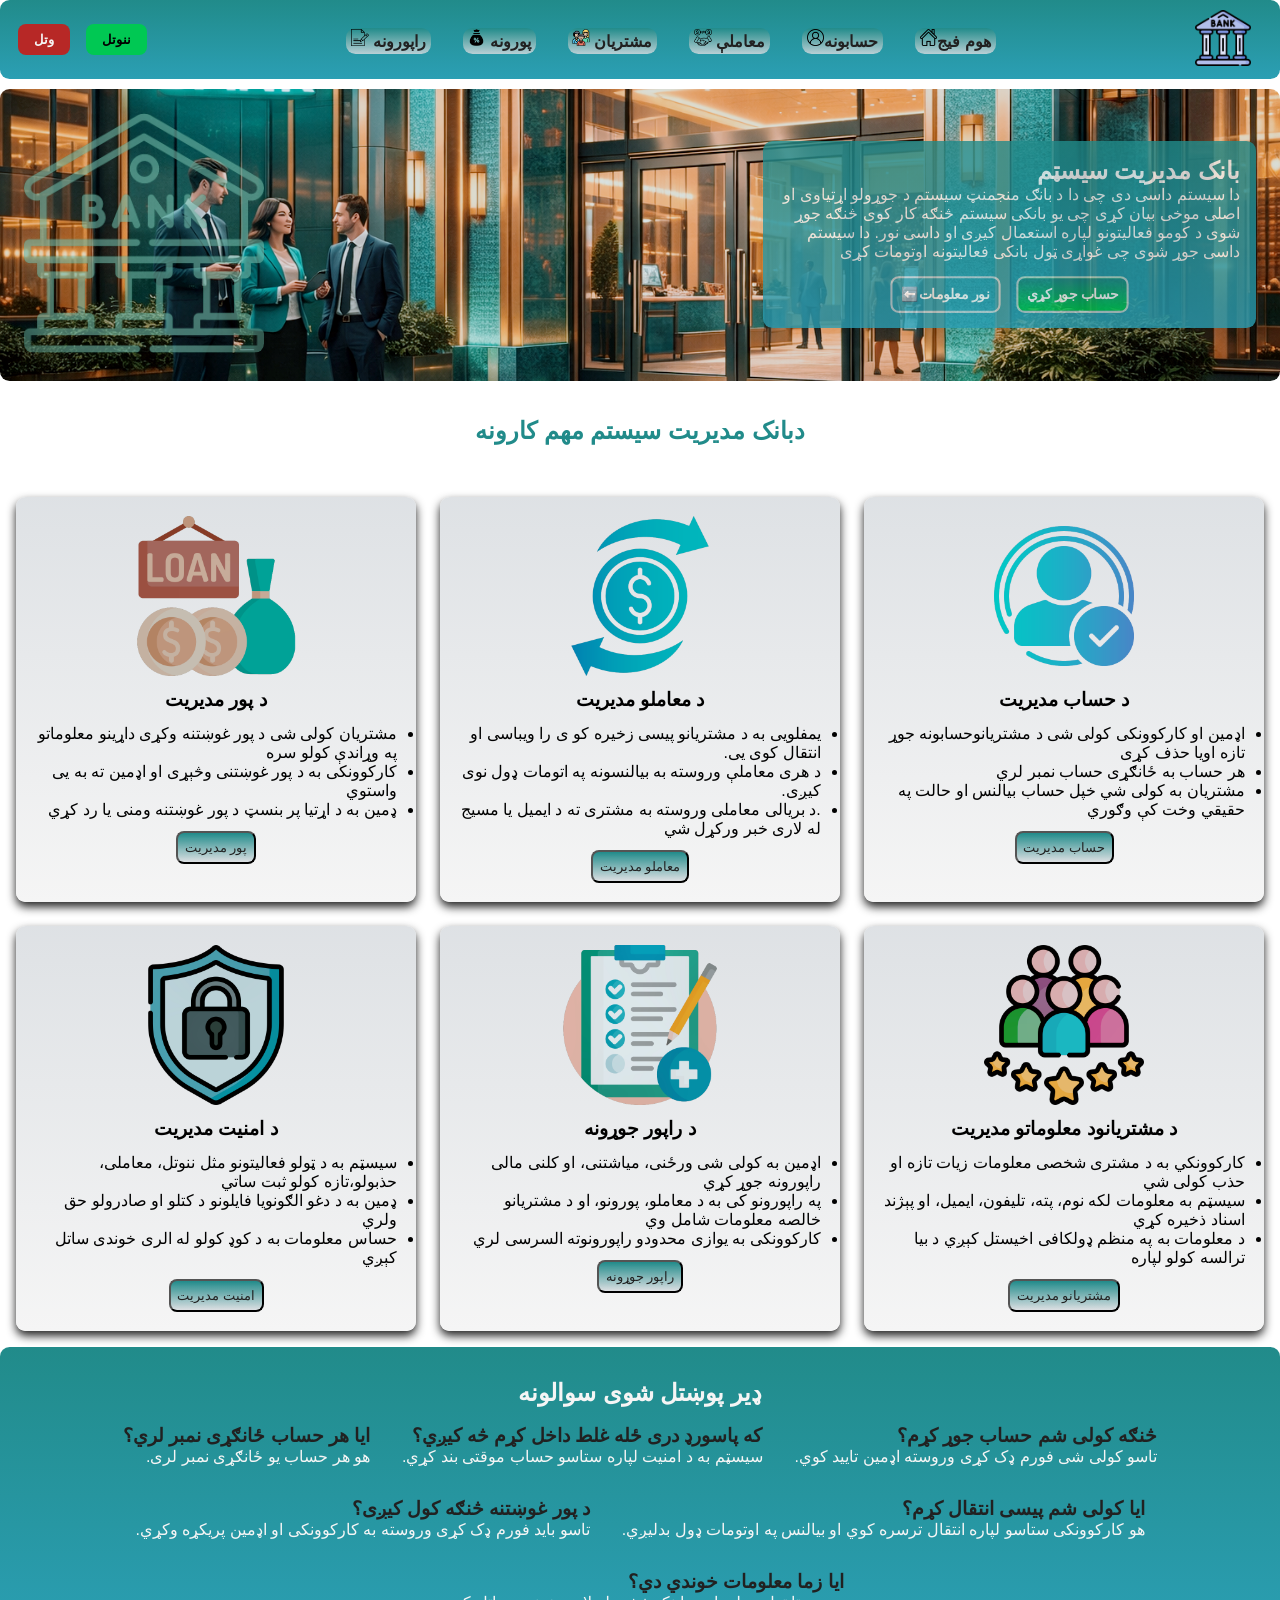
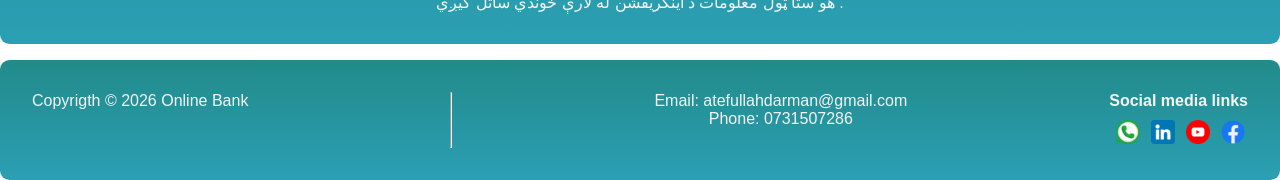
==== index.html @ 05c547a4 "sixth upadte" ====
<!DOCTYPE html>
<html lang="ps" dir="rtl">
<head>
  <meta charset="UTF-8">
  <link rel="shortcut icon" href="./images/1.png"type="image/x-icon">
  <meta name="description" content="this is bank static and degital system ">
  <meta name="author" content="Atefullah">
  <meta name="keywords" content="bank,online,transactions,money,account,loan,icons,report,customer">
  <meta name="viewport" content="width=device-width, initial-scale=1.0">
  <title> بانک مدیریت سیسټم </title>
  <link rel="stylesheet" href="./Css/style.css">
</head>
<body>
<main> 
<!-- heder -->
    <header class="header">
    <nav class="nav">
      <!-- hambarger -->
    <input type="checkbox" id="menu-toggle">
    <label for="menu-toggle" class="menu-icon">&#9776;</label>

    <a href="index.html"><img src="./images/8176383.png" alt="logo" id="logo"></a>

    <ul class="menu">      
        <li><a href="index.html">هوم فیج<img src="./images/home.png" alt="home" class="icons"></a></li>
        <li><a href="account.html">حسابونه<img src="./images/user.png" alt="user" class="icons"></a></li>
        <li><a href="transaction.html">معاملې <img src="./images/transacti.png" alt="transaction" class="icons"></a></li>
        <li><a href="customers.html">مشتریان <img src="./images/cust.png" alt="customer" class="icons"></a></li>
        <li><a href="loans.html">پورونه <img src="./images/loane.png" alt="loan" class="icons"></a></li>
        <li><a href="reports.html">راپورونه <img src="./images/repo.png" alt="report" class="icons"></a></li>    
    </ul>
    
    <div class="buttons">
      <button class="btn" id="btn1"><b>ننوتل</b></button>
      <button class="btn" id="btn2"><b>وتل</b></button>
    </div>
    </nav>
</header>

<!-- hero -->
<section class="hero">
    <div class="hero-text">
        <h2>بانک مدیریت سیسټم</h2>
        <p>دا سیستم داسی دی چی دا د بانګ منجمنټ سیستم د جوړولو اړتیاوی او اصلی موخی بیان کړی چی یو بانکی
            سیستم څنګه کار کوی څنګه جوړ شوی د کومو فعالیتونو لپاره استعمال کیږی او داسی نور. دا سیستم داسی جوړ
            شوی چی غواړی ټول بانکی فعالیتونه اوتومات کړی 
        </p>

        <div class="hero-buttons">
            <button id="buttone" class="primary_butt"><b>حساب جوړ کړي</b></button>
            <button id="buttone" class="secondary_butt"><b>نور معلومات⬅️</b></button>
        </div>

    </div>

    <div class="hero-image">
        <img src="./images/bank.png" alt="bank photo">
    </div>    
</section>

<!-- services -->
<div>
    <h2 class="section-title">دبانک مدیریت سیستم مهم کارونه </h2> 
</div>
<section class="grid_contener">
     
    <article class="card">
        <img src="./images/check.png" alt="acount">   
        <h3>د حساب مدیریت</h3>  
        <ul>
            <li>اډمین او کارکوونکی کولی شی د مشتریانوحسابونه جوړ تازه اویا حذف کړی</li>
            <li>هر حساب به ځانګړی حساب نمبر لري </li>     
            <li>مشتریان به کولی شي خپل حساب بیالنس او حالت په حقیقي وخت کې وګوري</li> 
        </ul>   
        <button id="Features_Button">حساب مدیریت</button>
    </article>

    <article class="card">  
        <img src="./images/transfer.png" alt="transaction">   
        <h3>د معاملو مدیریت</h3>
        <ul>  
            <li>یمفلویی به د مشتریانو پیسی زخیره کو ی را ویباسی او انتقال کوی یی.</li>    
            <li>د هری معاملې وروسته به بیالنسونه په اتومات ډول نوی کیږی.</li>   
            <li>.د بریالی معاملی وروسته به مشتری ته د ایمیل یا مسیج له لاری خبر ورکړل شي</li>
        </ul>
        <button id="Features_Button"> معاملو مدیریت</button>
    </article>
       
    <article class="card">
        <img src="./images/loan.png" alt="loan">
        <h3>د پور مدیریت</h3>
        <ul>
            <li>مشتریان کولی شی د پور غوښتنه وکړی داړینو معلوماتو په وړاندې کولو سره</li>
            <li>کارکوونکی به د پور غوښتنی وڅېړی او اډمین ته به یی واستوي</li>
            <li>ډمین به د اړتیا پر بنسټ د پور غوښتنه ومنی یا رد کړي</li>
        </ul>
        <button id="Features_Button">پور مدیریت</button> 
    </article>
         
    <article class="card">
        <img src="./images/customer-satisfaction.png" alt="customer">
        <h3>د مشتریانود معلوماتو مدیریت</h3>
        <ul>
            <li>کارکوونکي به د مشتری شخصی معلومات زیات تازه او حذب کولی شي</li>
            <li>سیسټم به معلومات لکه نوم، پته، تلیفون، ایمیل، او پېژند اسناد ذخیره کړي</li>
            <li>د معلومات به په منظم ډولکافی اخیستل کېږي د بیا ترالسه کولو لپاره</li>
        </ul>
        <button id="Features_Button">مشتریانو مدیریت </button>
    </article>
        
    <article class="card">
        <img src="./images/health-check.png" alt="report">
        <h3>د راپور جوړونه</h3>
        <ul>
            <li>اډمین به کولی شی ورځنی، میاشتنی، او کلنی مالی راپورونه جوړ کړي</li>
            <li> په راپورونو کی به د معاملو، پورونو، او د مشتریانو خالصه معلومات شامل وي</li>
            <li>کارکوونکی به یوازی محدودو راپورونوته السرسی لري</li>
        </ul>
        <button id="Features_Button"> راپور جوړونه</button>
    </article>

    <article class="card">
        <img src="./images/security.png" alt="secority">
        <h3>د امنیت مدیریت</h3>
        <ul>
            <li>سیسټم به د ټولو فعالیتونو مثل ننوتل، معاملی، حذبولو،تازه کولو ثبت ساتي</li>
            <li>ډمین به د دغو الګونویا فایلونو د کتلو او صادرولو حق ولري</li>
            <li>حساس معلومات به د کوډ کولو له الری خوندی ساتل کېږي</li>
        </ul>
        <button id="Features_Button">امنیت مدیریت</button>
    </article>
</section>

<!-- FAQ -->
<section class="FAQ_Section">
    <h2 class="h2_des">ډیر پوښتل شوی سوالونه</h2>
    <br>
    <div class="FAQ">
        <div class="faq-item">
            <h3>څنګه کولی شم حساب جوړ کړم؟</h3>
            <div class="content">
                <p>تاسو کولی شی فورم ډک کړی وروسته اډمین تایید کوي.</p>
            </div>
        </div> 
        
        <div class="faq-item">
            <h3>که پاسورډ دری ځله غلط داخل کړم څه کیږي؟</h3>
            <div class="content">
                <p>سیسټم به د امنیت لپاره ستاسو حساب موقتی بند کړي.</p>
            </div>
        </div> 

        <div class="faq-item">
            <h3>ایا هر حساب ځانګړی نمبر لري؟</h3>
            <div class="content">
                <p>هو هر حساب یو ځانګړی نمبر لری.</p>
            </div>
        </div> 

        <div class="faq-item">
            <h3>ایا کولی شم پیسی انتقال کړم؟</h3>
            <div class="content">
                <p>هو کارکوونکی ستاسو لپاره انتقال ترسره کوي او بیالنس په اوتومات ډول بدلیږي.</p>
            </div>
        </div> 

        <div class="faq-item">
            <h3>د پور غوښتنه څنګه کول کیږی؟</h3>
            <div class="content">
                <p>تاسو باید فورم ډک کړی وروسته به کارکوونکی او اډمین پریکړه وکړي.</p>
            </div>  
        </div>
        
        <div class="faq-item">
            <h3>ایا زما معلومات خوندي دي؟</h3>
            <div class="content">
                <p> . هو ستا ټول معلومات د اینکریفشن له لارې خوندي ساتل کیږي</p>
            </div>  
        </div>
    </div>
</section>

<!-- footer -->
<footer class="footer">
  <div class="Social_link">
    <h4>Social media links</h4>  
    <ul>
      <a href="https://www.facebook.com/profile.php?id=61581411182010&mibextid=rS40aB7S9Ucbxw6v"><li class="icone"><img src="./images/communication.png" alt="facebook" class="imge"></li></a>
      <a href="https://youtube.com/@atefullahdarman2024?si=0NYU_P_U1NYrstaZ"><li class="icone"><img src="./images/youtube.png" alt="youtube" class="imge"></li></a>
      <a href="https://www.linkedin.com/in/atefullah-zafar-zoy-2a7019399?utm_source=share_via&utm_content=profile&utm_medium=member_android"><li class="icone"><img src="./images/linkedin.png" alt="linkedin" class="imge"></li></a>
      <a href="https://wa.me/93731597286"><li class="icone"><img src="./images/whatsapp.png" alt="whatsapp" class="imge"></li></a>
    </ul>
  </div>
  <div class="Contact">
    <p id="footer_p">Email: atefullahdarman@gmail.com</p>
    <p id="footer_p">Phone: 0731507286</p>
  </div>
  <hr>
  <p>Copyrigth © 2026 Online Bank</p>
</footer>
</body>
</html>
---- Css/style.css ----
:root{
   --primary: #218b8a;
    --secondary: #2b9fb4;
    --accent: #00c853;
    --accent1:#15803d;
    --danger: #b72826;
    --red:#dc2626;
    --light: #f5f5f5;
    --dark: #212121;
    --gray:#d7dbdfd2;
    --orange1:#f59e0b;
    --orange2:#d97706;
    --radius: 0.6em;
    --transition: 0.3s ease;
}

*{
    margin: 0;
    padding: 0;
    box-sizing: border-box;    
}

body{
    font-size:1rem;
   font-family: Arial,Helvetica, sans-serif;
}

main{
    width: 100%;
}

/* header */
.header {
    background: linear-gradient(var(--primary),var(--secondary));
    color:var(--light);
    padding:0.6em;
    border-radius: 0.6em;  
}

.neve_div{
    width: 100;
    position: sticky;
    top: 0;
    z-index: 1000;
}
.nav{
    display: flex;
    justify-content:space-between;
    align-items: center;
    flex-wrap: wrap;
    position: sticky;
  
}

.menu{
    list-style: none;
    display: flex;
    justify-content: space-between;
    flex-direction:row;
    gap: 2em;
    
}

.menu li a {
    color:var(--dark);
    text-align: center;
    text-decoration: none;
     padding: 0.3em;
    font-weight: bold;
    transition: var(--transition);
    background: linear-gradient(var(--primary),var(--gray));
    border-radius: var(--radius);
}
.menu li a:hover{
    color:var(--dark);
    background:linear-gradient(var(--primary),var(--orange1));
    padding:0.3em;
    border-radius:var(--radius) ;
    
}

#logo{
    max-width: 3.5em;
    height: auto;
    margin-right: 1.2em;
    
}
.icons{
    width: 1.1em;
    height: auto;
}
.buttons{
  display: flex;
  gap: 1em;
  margin-left: 0.5em;
}

.btn{
    padding: 0.6em 1.2em;
    border: none;
    cursor: pointer;
    border-radius: var(--radius);
    transition: var(--transition);
}

#btn1{
    background: var(--accent);
}

#btn2{
    background: var(--danger);
    color: var(--light);
}

.btn:hover{
    transform: translateY(-0.2em);
    opacity: 0.9;
}

/* hero */
.hero {
    background-image: url(../images/hero.png);
    background-position:center;
    background-size:cover;
    color: var(--light);
    padding:1.5em;
    display: flex;
    align-items: center;
    justify-content: space-between;
    gap: 2em;
    margin-top: 0.6em;
    border-radius: 0.6em;
}

.hero-text {
    max-width: 40%;
    background:linear-gradient(var(--primary),var(--secondary));
    padding: 1em;
    opacity: 0.8;
    border-radius: var(--radius);
    animation: fadeIn 1s ease;
}

@keyframes fadeIn{
    from{
        opacity: 0;
        transform: translateY(1em);
    }
    to{
        opacity: 1;
        transform: translateY(0);
    }
}
.hero-buttons{
    display: flex;
    gap: 1.3em;
    justify-content: center;
    margin-top: 1em;
}
#buttone{
    transition: var(--transition);
    cursor: pointer;
}
.hero-buttons .primary_butt{
    padding: 0.6em;
    border-radius: var(--radius);
    color:var(--light);
    background:linear-gradient(var(--primary),var(--accent));
    border: 2px solid var(--gray);
    transform: scale(1.05);
    
}

.hero-buttons .secondary_butt{
    padding: 0.6em;
    border-radius: var(--radius);
    background: none; 
    color: var(--light);
    border: 2px solid var(--gray);
    transform: scale(1.05);
}

.hero-buttons .secondary_butt:hover{
    background:linear-gradient(var(--accent),var(--primary));
}

.hero-image img{
    width: 15em;
    height: auto;
    border-radius: var(--radius);
    transition: var(--transition);
    filter:opacity(0.6);
}

.hero-image img:hover{
    transform: scale(1.05);
}

/* section title */
.section-title {
    text-align: center;
    color: var(--primary);
    margin: 1.5em 0;
}

/* video */

/* services */
.grid_contener {
    width: 100%;
    display: grid;
    grid-template-columns: repeat(3, 1fr);
    gap: 1.5em;
    padding: 1em;
}

.card{
    display: flex;
    flex-direction: column;
    background:linear-gradient(var(--gray),var(--light));
    border-radius: var(--radius);
    padding: 1.2em;
    align-items: center;
    gap: 0.8em;
    box-shadow: 0 0.3em 0.6em var(--dark);
    transition: var(--transition);
}

.card:hover{
    transform: translateY(-0.5em);
    box-shadow: 0 0.6em 1em var(--dark);
}

.card img{
    width:10em;
    border-radius: var(--radius);
}

#Features_Button{
    background:linear-gradient(var(--primary),var(--gray));
    padding: 0.5em;
    color:var(--dark);
    border-radius: var(--radius);
    cursor: pointer;
    
}

#Features_Button:hover{
    background:linear-gradient(var(--gray),var(--danger));
    transition: var(--transition);
}

/* FAQ */
.FAQ_Section {
    padding:2em;
    background:linear-gradient(var(--primary),var(--secondary));
    color: var(--light);
    border-radius: 0.6em;
    margin-bottom:1em ;
}
.h2_des{
    text-align: center;
    
}
.FAQ{
    display: flex;
    justify-content:center;
    gap: 2em;
    flex-wrap: wrap;
}

.faq-item h3{
    color: var(--dark);
}

.content p{
    color: var(--light);
}
/* footer */
.footer {
    display: flex;
    justify-content: space-between;
    background:linear-gradient(var(--primary),var(--secondary));
    color:var(--light);
    padding: 2em;
    flex-wrap: wrap;
    gap: 1em;
    border-radius: 0.6em;
}

.imge{
    width: 1.5em;
    margin-top: 0.6em;
}
.icone{
    display: inline;
    margin: 0.2em;
    
}

#footer_p{
    text-align:center;
}
/* Hamburger menu */
.menu-icon {
    display: none;
    font-size: 2em;
    cursor: pointer;
    color: var(--light);
}

#menu-toggle {
    display: none;
}

/* responsive */
/* tab */

@media (max-width: 60em) {
    .grid_contener {
        grid-template-columns: repeat(2, 1fr);
    }

    .hero {
        
        flex-direction: column;
        text-align: center;
        flex-wrap: wrap;
    }

    .hero-text {
        max-width: 100%;
    }

    .menu{
        display:flex;
        
    }
}

/* mob */
@media (max-width: 33em) {
    .menu{
        flex-direction: column;
        gap: 1em;
    }

    .grid_contener {
        grid-template-columns: 1fr;
    }
    /*hambarger menu */
    .menu-icon {
        display: block;
    }

    .menu {
        display: none;
        width: 100%;
        flex-direction: column;
        text-align: center;
        padding: 1em 0;
    }
     
    #menu-toggle:checked ~ .menu {
        display: flex;
    }

    #logo{
        width: 3em;
    }

    .buttons {
        width: 100%;
        justify-content: center;
        margin-top: 0.5em;
    }

    .footer {
        flex-direction: column;
        text-align: center;
    }

    .hero-image img{
        width: 12em;
        height: 12em;
    }
}
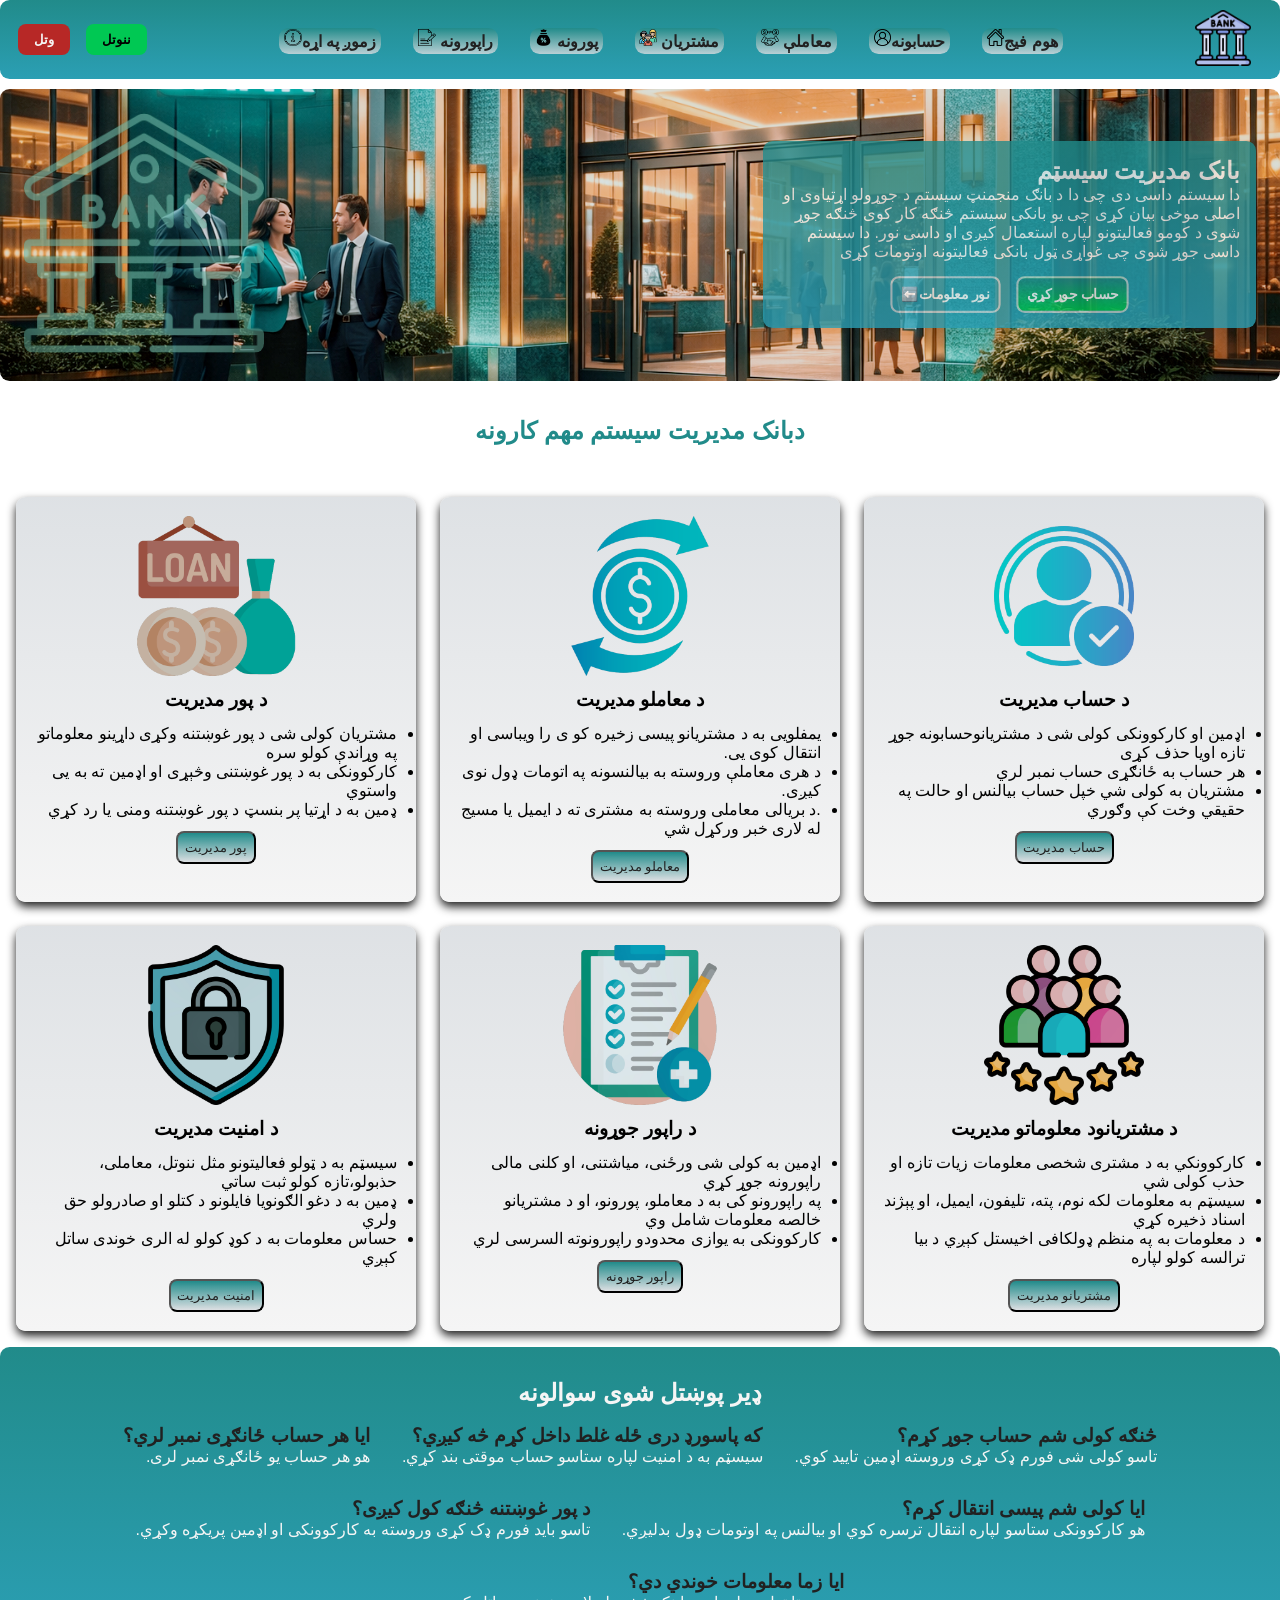
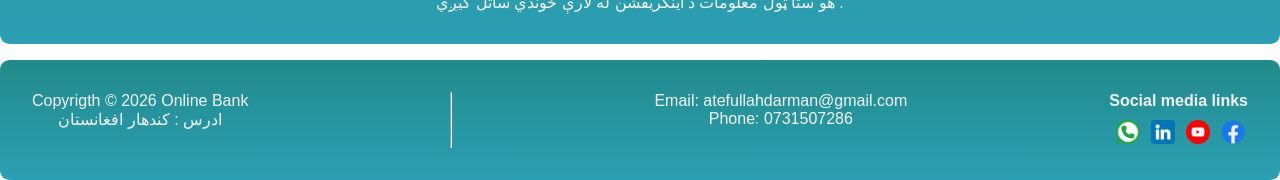
==== commit f8406ac3: "seven upadte" ====
--- a/index.html
+++ b/index.html
@@ -28,6 +28,7 @@
         <li><a href="customers.html">مشتریان <img src="./images/cust.png" alt="customer" class="icons"></a></li>
         <li><a href="loans.html">پورونه <img src="./images/loane.png" alt="loan" class="icons"></a></li>
         <li><a href="reports.html">راپورونه <img src="./images/repo.png" alt="report" class="icons"></a></li>    
+        <li><a href="about_me.html">زموږ په اړه<img src="./images/info.png" alt="about" class="icons"></a></li>    
     </ul>
     
     <div class="buttons">
@@ -196,7 +197,10 @@
     <p id="footer_p">Phone: 0731507286</p>
   </div>
   <hr>
+  <div class="address">
   <p>Copyrigth © 2026 Online Bank</p>
+  <p>ادرس : کندهار افغانستان</p>
+  </div>
 </footer>
 </body>
 </html>
--- a/Css/style.css
+++ b/Css/style.css
@@ -301,6 +301,11 @@
 #footer_p{
     text-align:center;
 }
+.address{
+    display: flex;
+    flex-direction: column;
+    align-items: center;
+}
 /* Hamburger menu */
 .menu-icon {
     display: none;
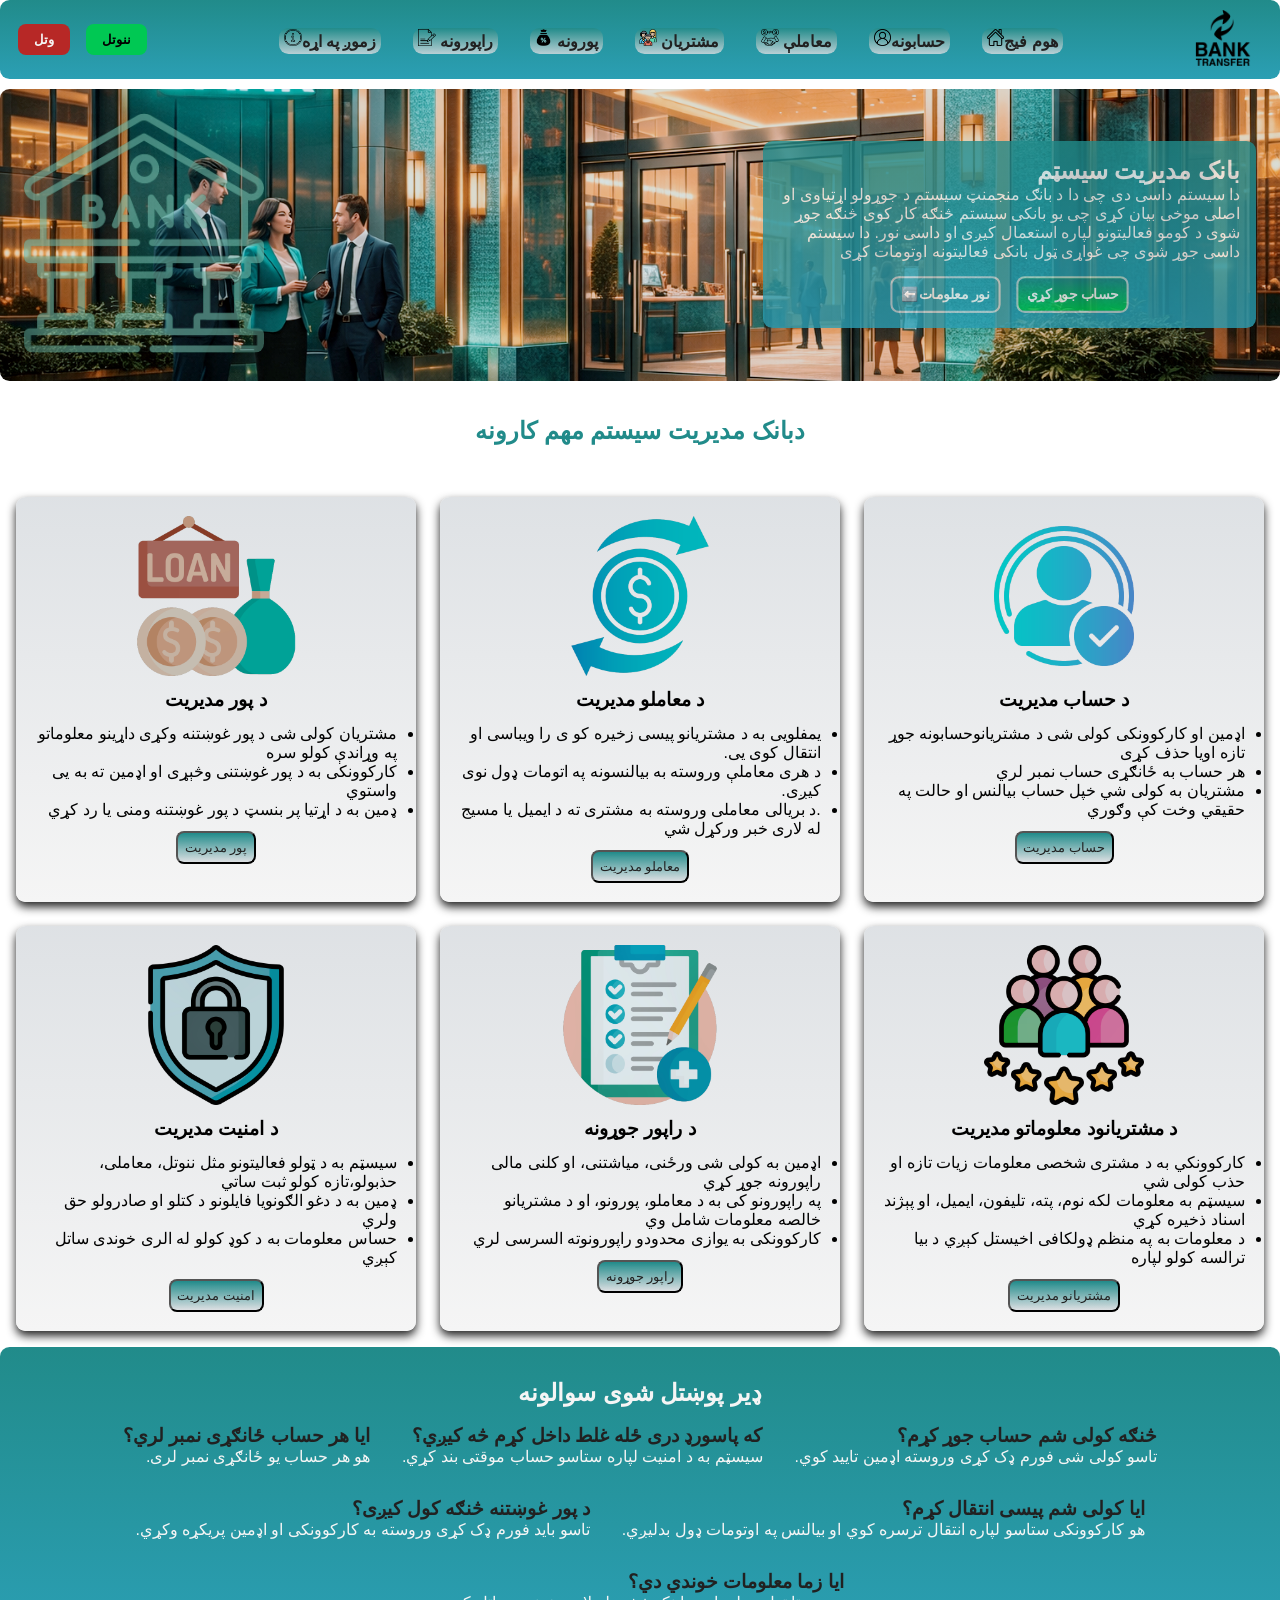
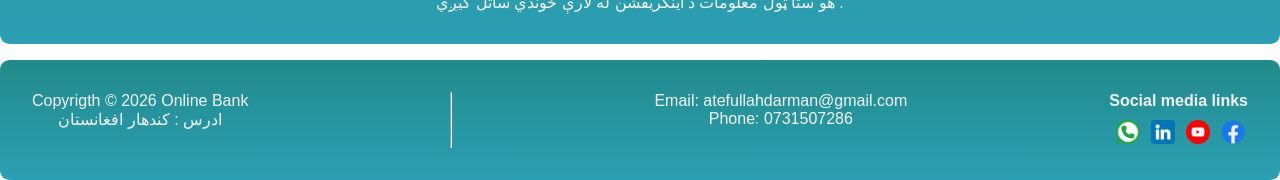
==== commit b9369198: "eight upadte" ====
--- a/index.html
+++ b/index.html
@@ -19,7 +19,7 @@
     <input type="checkbox" id="menu-toggle">
     <label for="menu-toggle" class="menu-icon">&#9776;</label>
 
-    <a href="index.html"><img src="./images/8176383.png" alt="logo" id="logo"></a>
+    <a href="index.html"><img src="./images/symbols.png" alt="logo" id="logo"></a>
 
     <ul class="menu">      
         <li><a href="index.html">هوم فیج<img src="./images/home.png" alt="home" class="icons"></a></li>
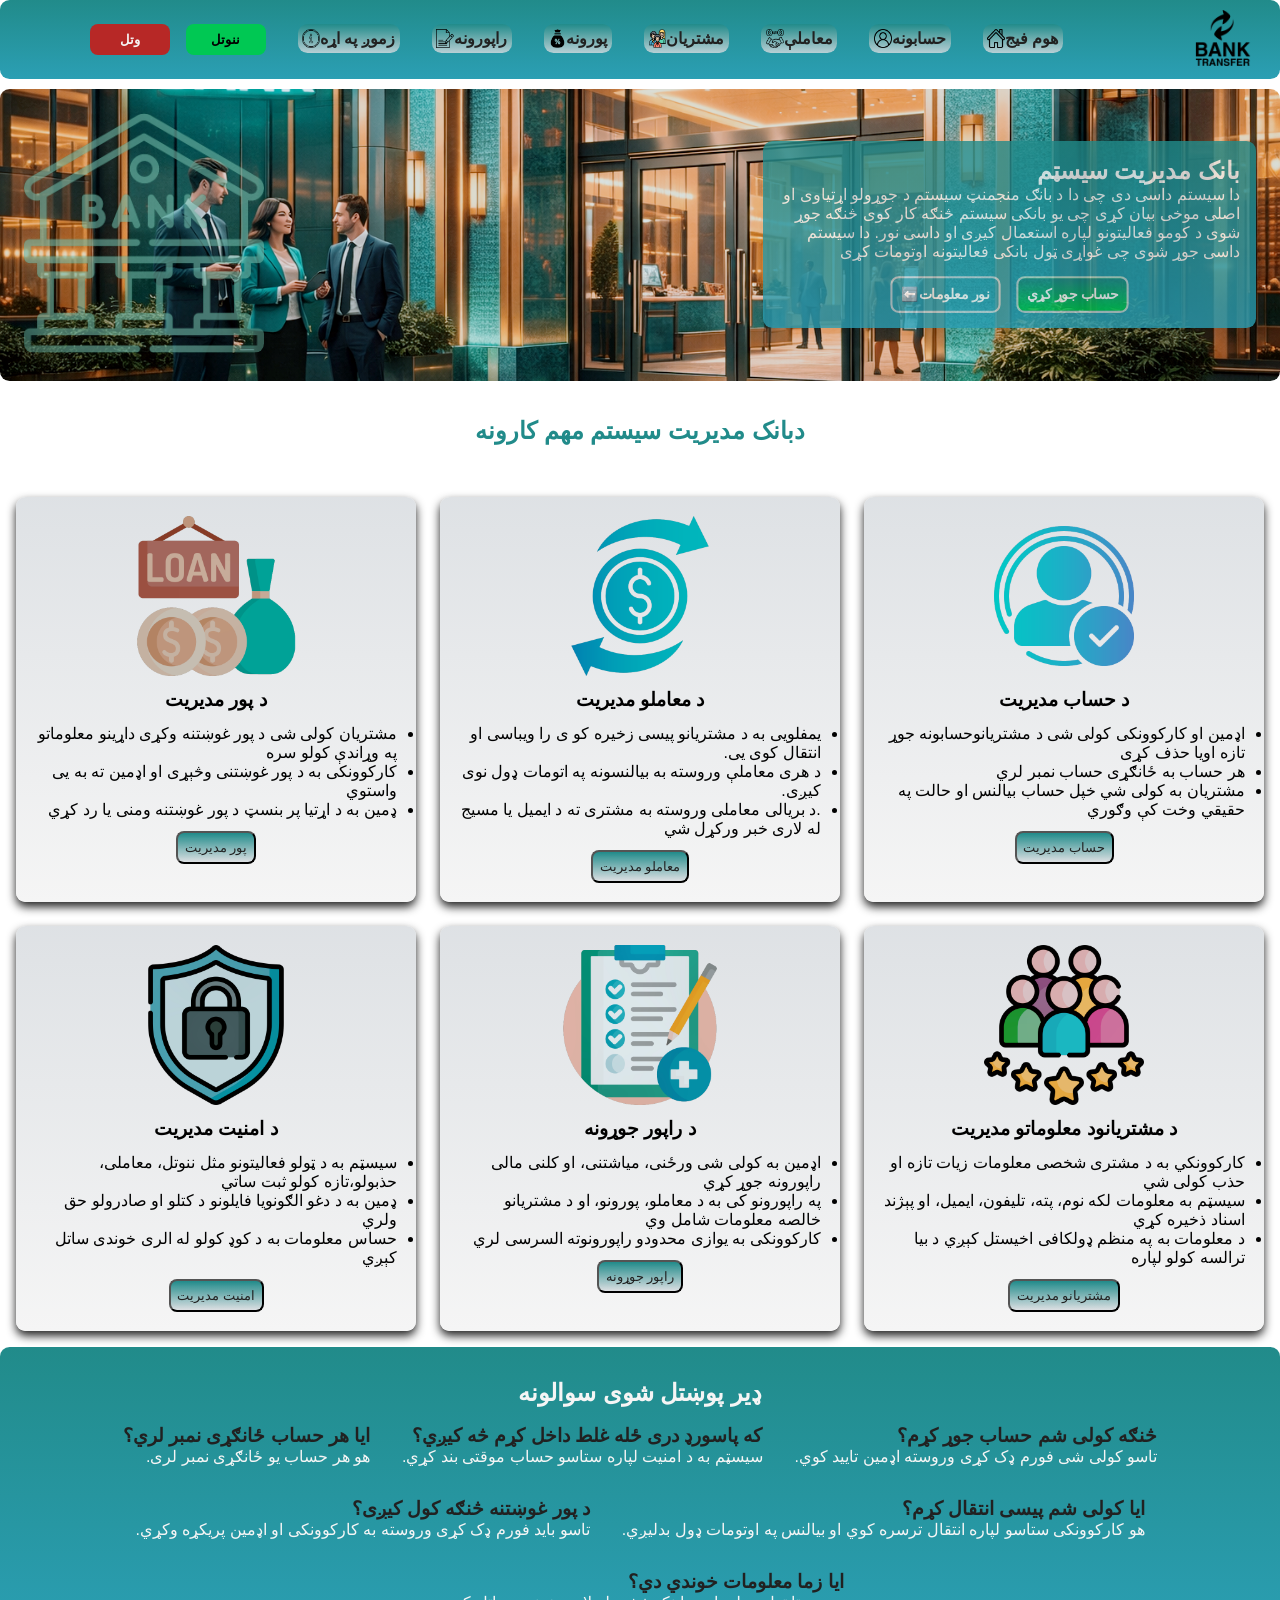
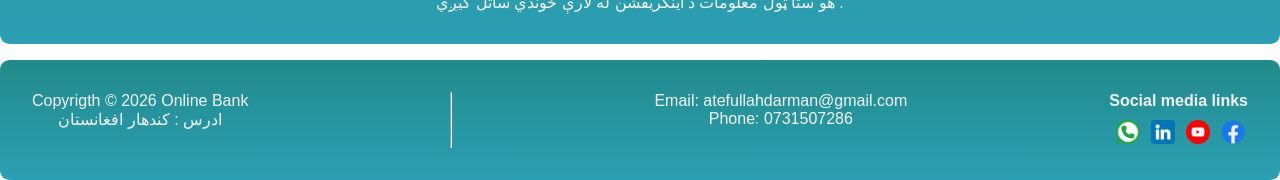
==== commit bfe4ee67: "nine upadte" ====
--- a/index.html
+++ b/index.html
@@ -28,13 +28,13 @@
         <li><a href="customers.html">مشتریان <img src="./images/cust.png" alt="customer" class="icons"></a></li>
         <li><a href="loans.html">پورونه <img src="./images/loane.png" alt="loan" class="icons"></a></li>
         <li><a href="reports.html">راپورونه <img src="./images/repo.png" alt="report" class="icons"></a></li>    
-        <li><a href="about_me.html">زموږ په اړه<img src="./images/info.png" alt="about" class="icons"></a></li>    
+        <li><a href="about_me.html">زموږ په اړه<img src="./images/info.png" alt="about" class="icons"></a></li> 
+        <div class="buttons">
+        <button class="btn" id="btn1"><b>ننوتل</b></button>
+        <button class="btn" id="btn2"><b>وتل</b></button>
+        </div>   
     </ul>
     
-    <div class="buttons">
-      <button class="btn" id="btn1"><b>ننوتل</b></button>
-      <button class="btn" id="btn2"><b>وتل</b></button>
-    </div>
     </nav>
 </header>
 
@@ -202,6 +202,7 @@
   <p>ادرس : کندهار افغانستان</p>
   </div>
 </footer>
+</main>
 </body>
 </html>
 
--- a/Css/style.css
+++ b/Css/style.css
@@ -34,22 +34,20 @@
     background: linear-gradient(var(--primary),var(--secondary));
     color:var(--light);
     padding:0.6em;
-    border-radius: 0.6em;  
-}
-
-.neve_div{
-    width: 100;
-    position: sticky;
+    border-radius: 0.6em;
+    position:sticky;
     top: 0;
     z-index: 1000;
-}
+  
+}
+
 .nav{
     display: flex;
     justify-content:space-between;
     align-items: center;
     flex-wrap: wrap;
     position: sticky;
-  
+
 }
 
 .menu{
@@ -62,10 +60,14 @@
 }
 
 .menu li a {
+    display: flex;
+    flex-direction: row;
+    justify-content: space-between;
+    flex-wrap: wrap;
     color:var(--dark);
     text-align: center;
     text-decoration: none;
-     padding: 0.3em;
+    padding: 0.3em;
     font-weight: bold;
     transition: var(--transition);
     background: linear-gradient(var(--primary),var(--gray));
@@ -90,13 +92,20 @@
     height: auto;
 }
 .buttons{
-  display: flex;
-  gap: 1em;
-  margin-left: 0.5em;
-}
-
+    display: flex;
+    align-items: center;
+    gap: 1em;
+    margin-left:5em;
+    flex-wrap: wrap;
+  
+}
+
+#li_button a{
+    background: none;
+}
 .btn{
-    padding: 0.6em 1.2em;
+    padding: 0.6em;
+    width: 6em;
     border: none;
     cursor: pointer;
     border-radius: var(--radius);
@@ -344,7 +353,7 @@
 }
 
 /* mob */
-@media (max-width: 33em) {
+@media (max-width: 41em) {
     .menu{
         flex-direction: column;
         gap: 1em;
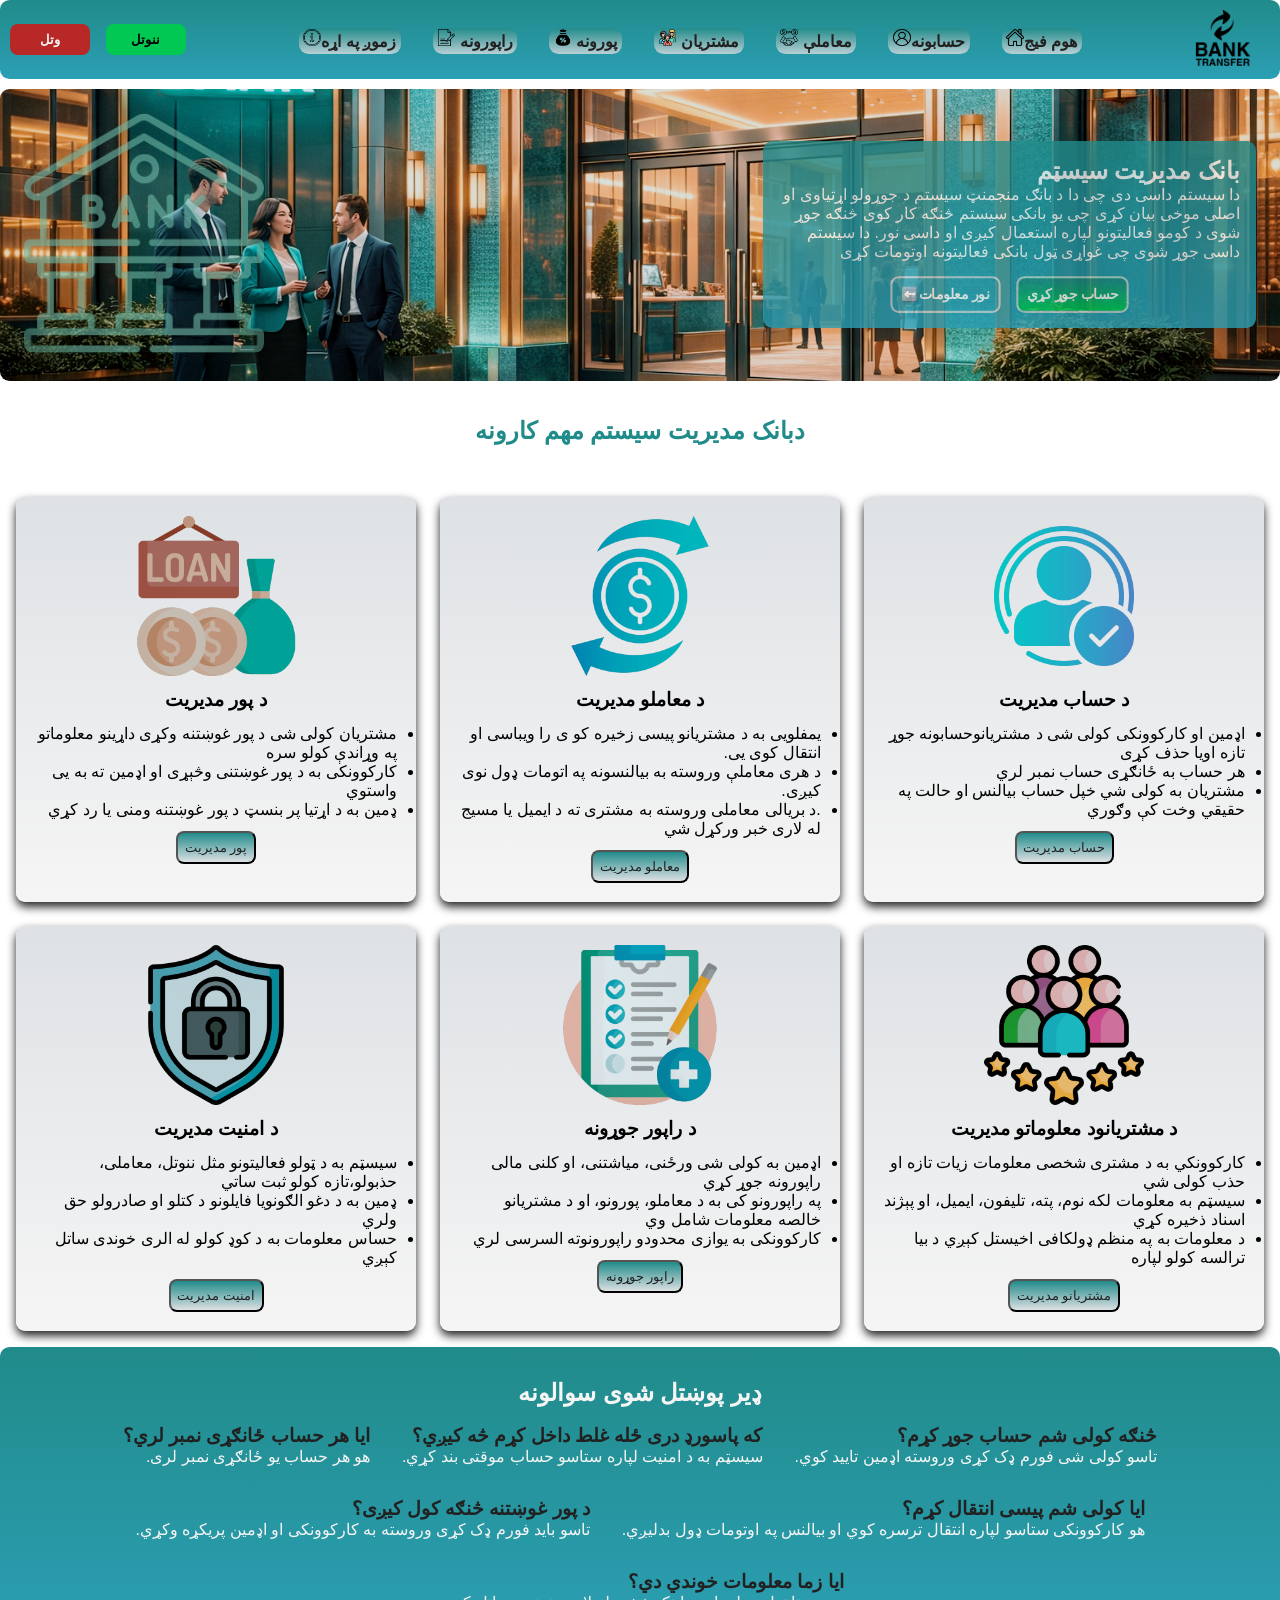
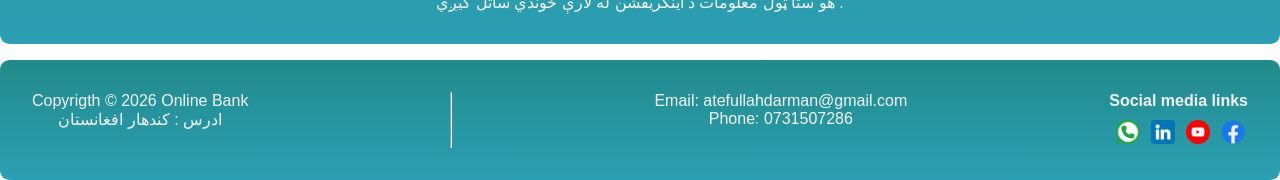
==== commit 8289c83c: "hamebargar menu update" ====
--- a/index.html
+++ b/index.html
@@ -28,13 +28,12 @@
         <li><a href="customers.html">مشتریان <img src="./images/cust.png" alt="customer" class="icons"></a></li>
         <li><a href="loans.html">پورونه <img src="./images/loane.png" alt="loan" class="icons"></a></li>
         <li><a href="reports.html">راپورونه <img src="./images/repo.png" alt="report" class="icons"></a></li>    
-        <li><a href="about_me.html">زموږ په اړه<img src="./images/info.png" alt="about" class="icons"></a></li> 
-        <div class="buttons">
+        <li><a href="about_me.html">زموږ په اړه<img src="./images/info.png" alt="about" class="icons"></a></li>    
+    </ul>
+    <div class="buttons">
         <button class="btn" id="btn1"><b>ننوتل</b></button>
         <button class="btn" id="btn2"><b>وتل</b></button>
-        </div>   
-    </ul>
-    
+    </div>   
     </nav>
 </header>
 
--- a/Css/style.css
+++ b/Css/style.css
@@ -60,10 +60,6 @@
 }
 
 .menu li a {
-    display: flex;
-    flex-direction: row;
-    justify-content: space-between;
-    flex-wrap: wrap;
     color:var(--dark);
     text-align: center;
     text-decoration: none;
@@ -95,7 +91,6 @@
     display: flex;
     align-items: center;
     gap: 1em;
-    margin-left:5em;
     flex-wrap: wrap;
   
 }
@@ -353,7 +348,7 @@
 }
 
 /* mob */
-@media (max-width: 41em) {
+@media (max-width: 35em) {
     .menu{
         flex-direction: column;
         gap: 1em;
@@ -374,8 +369,11 @@
         text-align: center;
         padding: 1em 0;
     }
+    .buttons{
+        display: none;
+    }
      
-    #menu-toggle:checked ~ .menu {
+    #menu-toggle:checked ~ .menu,#menu-toggle:checked ~.buttons {
         display: flex;
     }
 
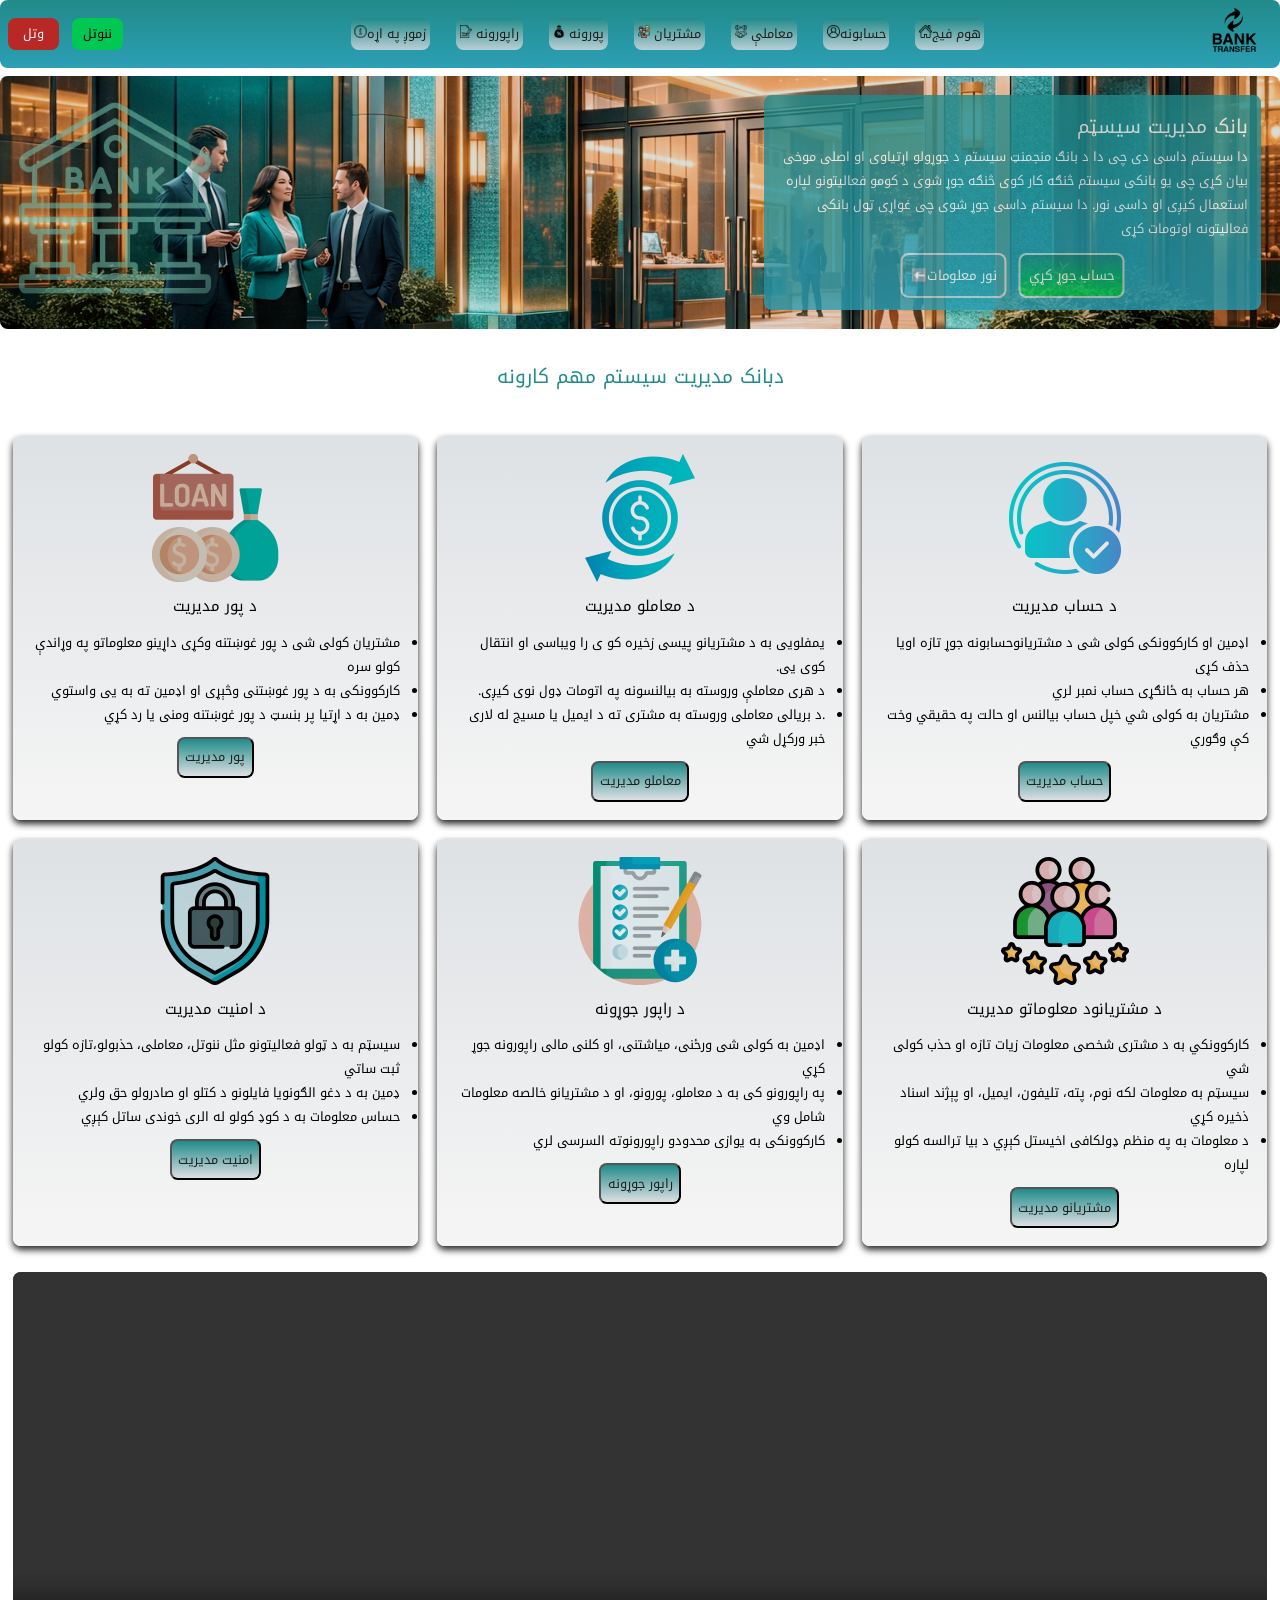
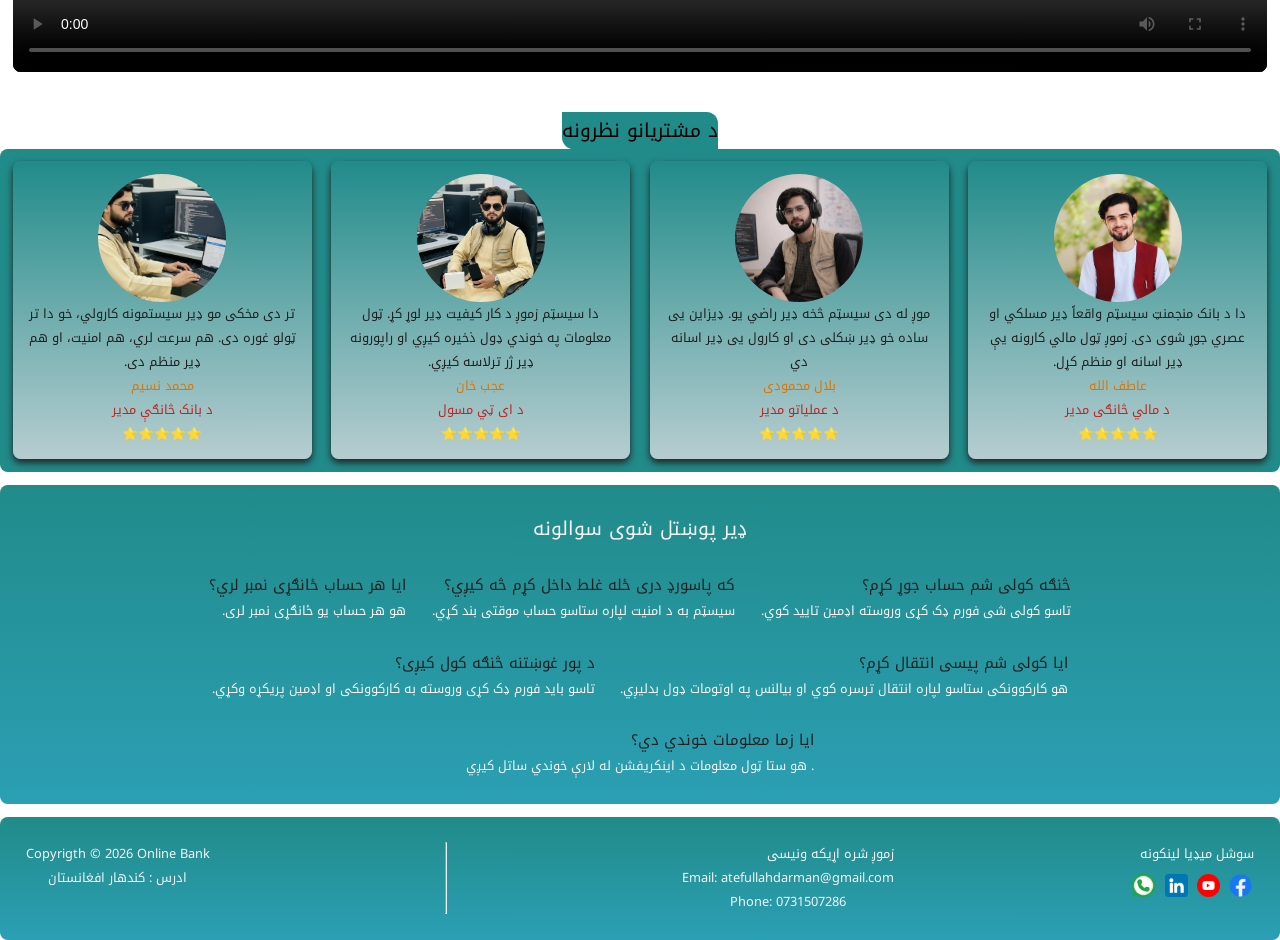
==== commit ce1ca830: "last update" ====
--- a/index.html
+++ b/index.html
@@ -130,7 +130,51 @@
         <button id="Features_Button">امنیت مدیریت</button>
     </article>
 </section>
-
+<!-- video -->
+<section class="demo_video">
+    <div class="video_contener">
+    <video src="./images/What_is_Investment_Banking_(1080p).mp4" controls autoplay ></video>
+     </div>
+</section>
+<!-- customer_opinion -->
+ <div class="h2_div">
+ <h2 class="h2_opinia">د مشتریانو نظرونه</h2>
+ </div>
+<section class="customer_opinion">
+    
+    <div class="opinion_card">
+      <img src="./images/darman1.png" alt="cuostomer_photo" class="cuostomer_photo">
+      <p>دا د بانک منجمنټ سیسټم واقعاً ډیر مسلکي او عصري جوړ شوی دی. زموږ ټول مالي کارونه یې ډیر اسانه او منظم کړل. </p>
+      <span class="customer_name">عاطف الله</span>
+      <span class="cust">د مالي څانګی مدیر</span>
+      <span>⭐⭐⭐⭐⭐</span>
+    </div>
+
+    <div class="opinion_card">
+      <img src="./images/darman2.png" alt="cuostomer_photo" class="cuostomer_photo">
+      <p>موږ له دی سیسټم څخه ډیر راضي یو. ډیزاین یی ساده خو ډیر ښکلی دی او کارول یی ډیر اسانه دي </p>
+      <span class="customer_name">بلال محمودی</span>
+      <span class="cust">د عملیاتو مدیر</span>
+      <span>⭐⭐⭐⭐⭐</span>
+    </div>
+
+    <div class="opinion_card">
+      <img src="./images/darman3.jpg" alt="cuostomer_photo" class="cuostomer_photo">
+      <p>دا سیسټم زموږ د کار کیفیت ډیر لوړ کړ. ټول معلومات په خوندي ډول ذخیره کیږي او راپورونه ډیر ژر ترلاسه کیږي.</p>
+      <span class="customer_name">عجب خان</span>
+      <span class="cust">د ای ټي مسول</span>
+      <span>⭐⭐⭐⭐⭐</span>
+    </div>
+
+    <div class="opinion_card">
+      <img src="./images/darman4.jpg" alt="cuostomer_photo" class="cuostomer_photo">
+      <p>تر دی مخکی مو ډیر سیستمونه کارولي، خو دا تر ټولو غوره دی. هم سرعت لري، هم امنیت، او هم ډیر منظم دی.</p>
+      <span class="customer_name">محمد نسیم</span>
+      <span class="cust">د بانک څانګې مدیر </span>
+      <span>⭐⭐⭐⭐⭐</span>
+    </div>
+ 
+</section>
 <!-- FAQ -->
 <section class="FAQ_Section">
     <h2 class="h2_des">ډیر پوښتل شوی سوالونه</h2>
@@ -183,7 +227,7 @@
 <!-- footer -->
 <footer class="footer">
   <div class="Social_link">
-    <h4>Social media links</h4>  
+    <h4>سوشل میډیا لینکونه</h4>  
     <ul>
       <a href="https://www.facebook.com/profile.php?id=61581411182010&mibextid=rS40aB7S9Ucbxw6v"><li class="icone"><img src="./images/communication.png" alt="facebook" class="imge"></li></a>
       <a href="https://youtube.com/@atefullahdarman2024?si=0NYU_P_U1NYrstaZ"><li class="icone"><img src="./images/youtube.png" alt="youtube" class="imge"></li></a>
@@ -192,6 +236,7 @@
     </ul>
   </div>
   <div class="Contact">
+    <h4>زموږ شره اړیکه ونیسی</h4> 
     <p id="footer_p">Email: atefullahdarman@gmail.com</p>
     <p id="footer_p">Phone: 0731507286</p>
   </div>
--- a/Css/style.css
+++ b/Css/style.css
@@ -20,9 +20,14 @@
     box-sizing: border-box;    
 }
 
-body{
-    font-size:1rem;
-   font-family: Arial,Helvetica, sans-serif;
+@font-face {
+    font-family: 'NotoKufiArabic';
+    src: url('../founts/NotoKufiArabic-Regular.ttf') format('truetype');
+    font-weight: bold;
+}
+body,button{
+    font-size:0.8rem;
+   font-family: 'NotoKufiArabic', sans-serif;
 }
 
 main{
@@ -61,6 +66,7 @@
 
 .menu li a {
     color:var(--dark);
+    font-size: 1em;
     text-align: center;
     text-decoration: none;
     padding: 0.3em;
@@ -84,14 +90,13 @@
     
 }
 .icons{
-    width: 1.1em;
+    width: 1em;
     height: auto;
 }
 .buttons{
     display: flex;
     align-items: center;
     gap: 1em;
-    flex-wrap: wrap;
   
 }
 
@@ -99,8 +104,8 @@
     background: none;
 }
 .btn{
-    padding: 0.6em;
-    width: 6em;
+    padding: 0.3em 0.5em;
+    width: 4em;
     border: none;
     cursor: pointer;
     border-radius: var(--radius);
@@ -142,7 +147,9 @@
     padding: 1em;
     opacity: 0.8;
     border-radius: var(--radius);
+    font-size:1em;
     animation: fadeIn 1s ease;
+    
 }
 
 @keyframes fadeIn{
@@ -206,8 +213,6 @@
     color: var(--primary);
     margin: 1.5em 0;
 }
-
-/* video */
 
 /* services */
 .grid_contener {
@@ -223,7 +228,7 @@
     flex-direction: column;
     background:linear-gradient(var(--gray),var(--light));
     border-radius: var(--radius);
-    padding: 1.2em;
+    padding: 1.4em;
     align-items: center;
     gap: 0.8em;
     box-shadow: 0 0.3em 0.6em var(--dark);
@@ -253,7 +258,78 @@
     background:linear-gradient(var(--gray),var(--danger));
     transition: var(--transition);
 }
-
+    
+.video_contener{
+    position: relative;
+    width: 100%;
+    max-width: 100%;
+    padding: 1em;
+    
+}
+
+.video_contener video{
+    width: 100%;
+    max-height:400px;
+    border-radius: var(--radius);
+    background:linear-gradient(var(--primary),var(--dark));
+}
+
+/* customer opinion */
+.customer_opinion{
+    width: 100%;
+    display: grid;
+    background-color: var(--primary);
+    grid-template-columns: repeat(4, 1fr);
+    text-align: center;
+    gap: 1.5em;
+    padding: 1em;
+    border-radius: var(--radius);
+    margin-bottom: 1em;
+}
+
+.opinion_card{
+    display: flex;
+    flex-direction: column;
+    background:linear-gradient(var(--primary),var(--gray));
+    border-radius: var(--radius);
+    padding: 1em;
+    color: var(--dark);
+    align-items: center;
+    box-shadow: 0 0.3em 0.6em var(--dark);
+    transition: var(--transition);
+    /* margin-top: 5em; */
+   
+}
+
+.opinion_card:hover{
+    transform: translateY(-0.5em);
+    box-shadow: 0 0.6em 1em var(--dark);
+}
+.cuostomer_photo{
+    width:10em;
+    height: 10em;
+    border-radius: 5em;
+}
+.cust{
+    color: var(--danger);
+    
+}
+.customer_name{
+    color: var(--orange2);
+}
+.h2_div{
+    display: flex;
+    flex-direction: column;
+    align-items: center;
+}
+.h2_opinia{
+    text-align: center;
+    margin-top: 1em;
+    border-radius: 0 var(--radius);
+    background: var(--primary);
+    display:inline-block;
+    align-items: center;
+}
 /* FAQ */
 .FAQ_Section {
     padding:2em;
@@ -293,7 +369,7 @@
 }
 
 .imge{
-    width: 1.5em;
+    width: 1.8em;
     margin-top: 0.6em;
 }
 .icone{
@@ -344,6 +420,12 @@
     .menu{
         display:flex;
         
+    }
+    .customer_opinion{
+        grid-template-columns: repeat(2,1fr);
+    }
+    .demo_video{
+       grid-template-columns: repeat(2,1fr); 
     }
 }
 
@@ -376,7 +458,10 @@
     #menu-toggle:checked ~ .menu,#menu-toggle:checked ~.buttons {
         display: flex;
     }
-
+     
+    .customer_opinion{
+        grid-template-columns: repeat(1,1fr);
+    }
     #logo{
         width: 3em;
     }
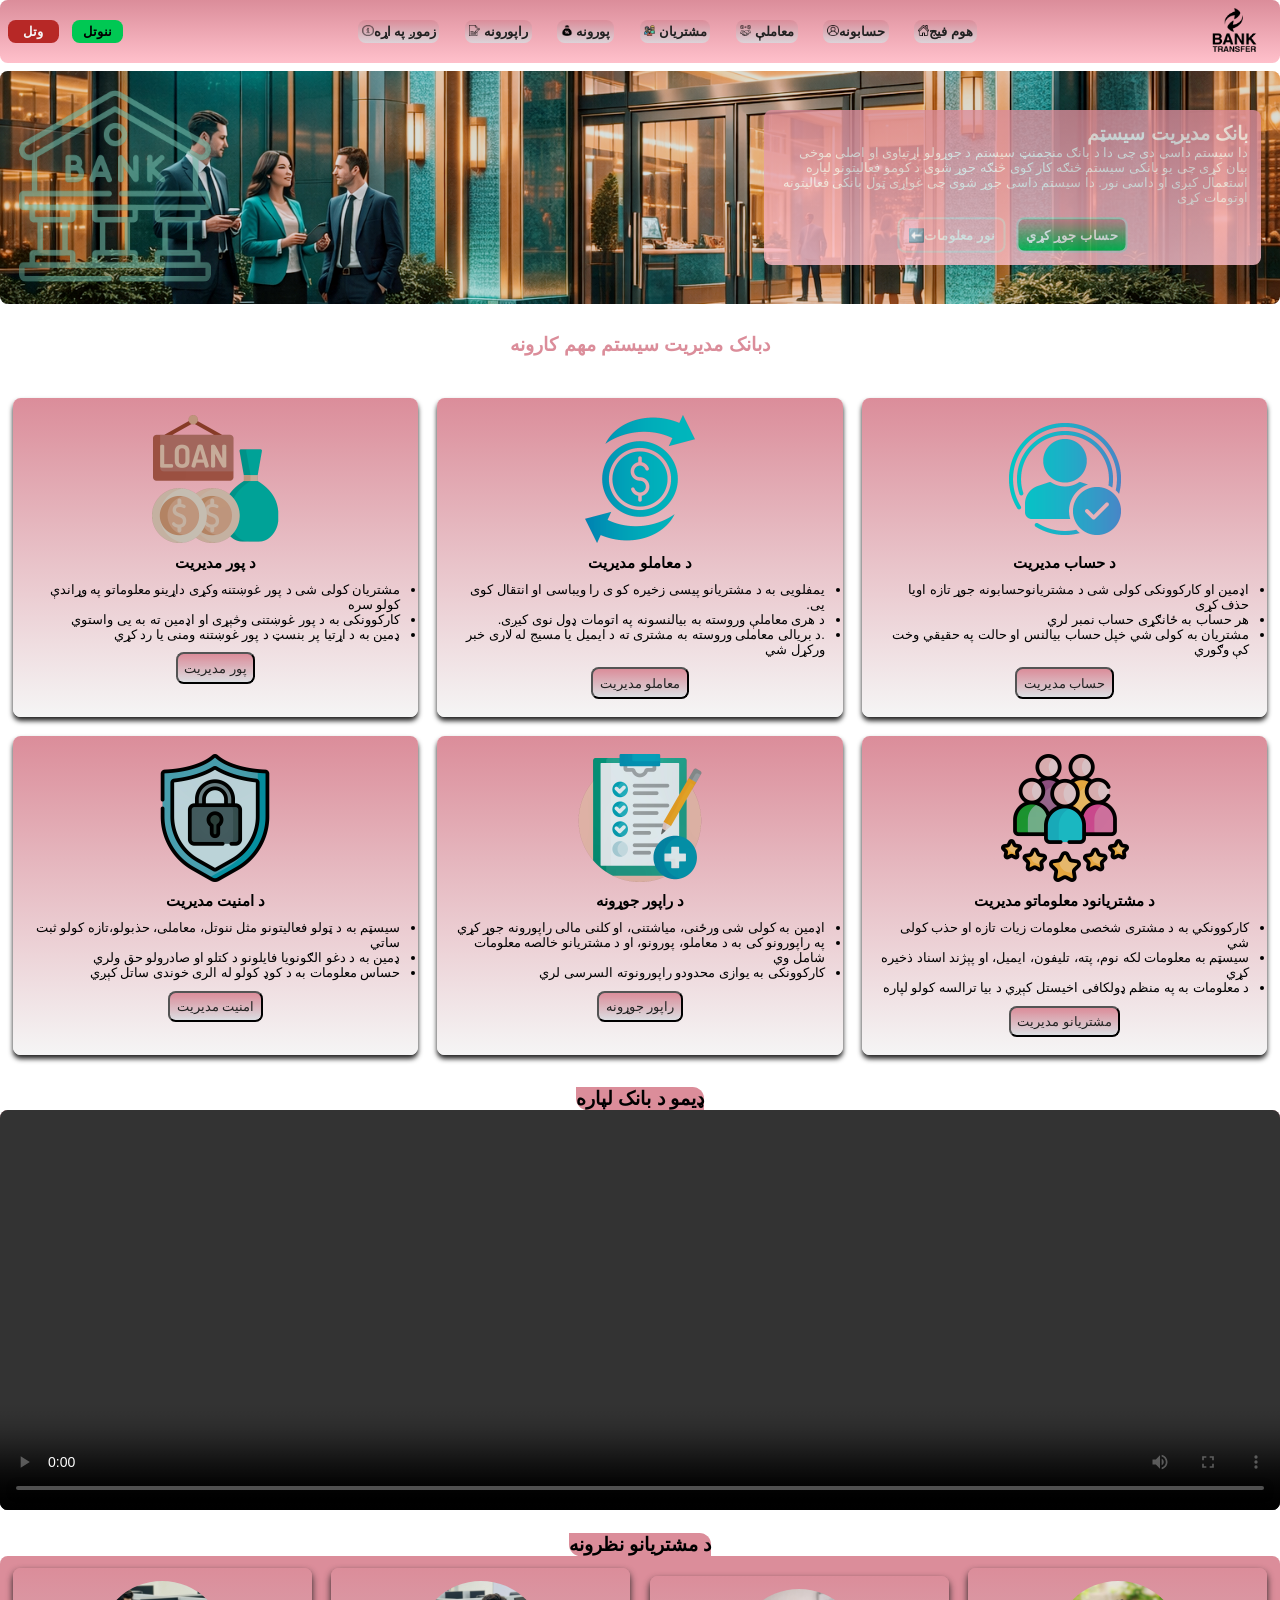
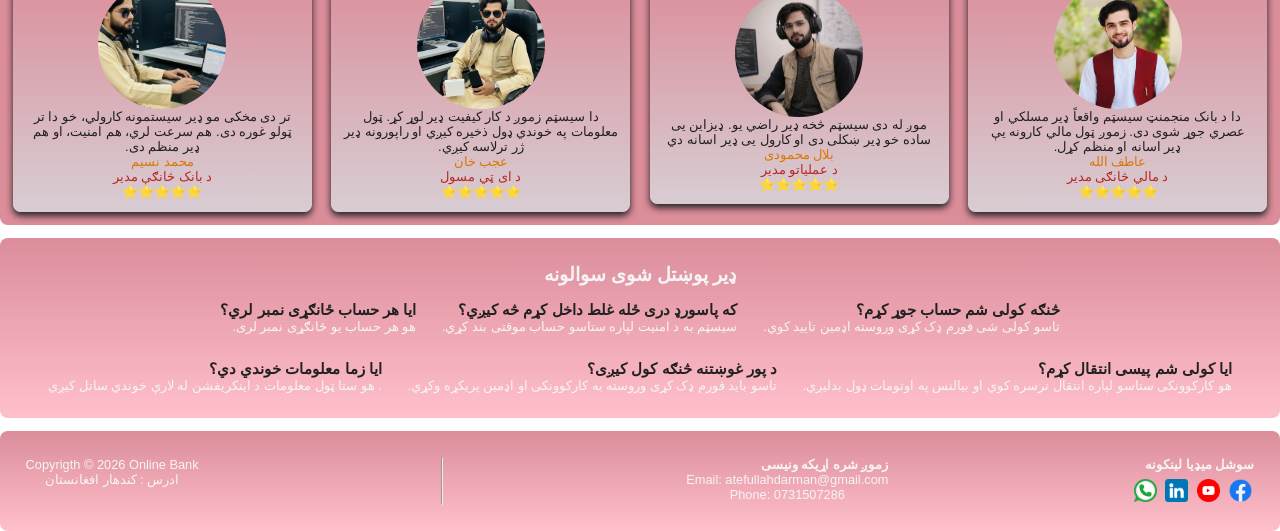
==== commit 4c77f74b: "update last" ====
--- a/index.html
+++ b/index.html
@@ -131,9 +131,12 @@
     </article>
 </section>
 <!-- video -->
+ <div class="h2_div">
+ <h2 class="h2_opinia">ډیمو د بانک لپاره</h2>
+ </div>
 <section class="demo_video">
     <div class="video_contener">
-    <video src="./images/What_is_Investment_Banking_(1080p).mp4" controls autoplay ></video>
+    <video src="./images/What_is_Investment_Banking_(1080p).mp4" controls ></video>
      </div>
 </section>
 <!-- customer_opinion -->
--- a/Css/style.css
+++ b/Css/style.css
@@ -1,6 +1,6 @@
 :root{
-   --primary: #218b8a;
-    --secondary: #2b9fb4;
+    --primary:rgb(219, 141, 154);
+    --secondary: pink;
     --accent: #00c853;
     --accent1:#15803d;
     --danger: #b72826;
@@ -20,14 +20,9 @@
     box-sizing: border-box;    
 }
 
-@font-face {
-    font-family: 'NotoKufiArabic';
-    src: url('../founts/NotoKufiArabic-Regular.ttf') format('truetype');
-    font-weight: bold;
-}
 body,button{
     font-size:0.8rem;
-   font-family: 'NotoKufiArabic', sans-serif;
+  font-family: 'Franklin Gothic Medium', 'Arial Narrow', Arial, sans-serif;
 }
 
 main{
@@ -54,7 +49,9 @@
     position: sticky;
 
 }
-
+.icons{
+    width: 0.9em;
+}
 .menu{
     list-style: none;
     display: flex;
@@ -89,10 +86,7 @@
     margin-right: 1.2em;
     
 }
-.icons{
-    width: 1em;
-    height: auto;
-}
+
 .buttons{
     display: flex;
     align-items: center;
@@ -226,12 +220,12 @@
 .card{
     display: flex;
     flex-direction: column;
-    background:linear-gradient(var(--gray),var(--light));
+    background:linear-gradient(var(--primary),var(--light));
     border-radius: var(--radius);
     padding: 1.4em;
     align-items: center;
     gap: 0.8em;
-    box-shadow: 0 0.3em 0.6em var(--dark);
+    box-shadow: 0 0.3em 0.4em var(--dark);
     transition: var(--transition);
 }
 
@@ -258,12 +252,17 @@
     background:linear-gradient(var(--gray),var(--danger));
     transition: var(--transition);
 }
-    
+    /* video section */
 .video_contener{
     position: relative;
     width: 100%;
     max-width: 100%;
     padding: 1em;
+    /* border: 2px solid green; */
+    margin: 0;
+    padding: 0;
+    box-sizing: border-box;
+
     
 }
 
@@ -281,6 +280,7 @@
     background-color: var(--primary);
     grid-template-columns: repeat(4, 1fr);
     text-align: center;
+    align-items: center;
     gap: 1.5em;
     padding: 1em;
     border-radius: var(--radius);
@@ -294,7 +294,7 @@
     border-radius: var(--radius);
     padding: 1em;
     color: var(--dark);
-    align-items: center;
+    align-items:center;
     box-shadow: 0 0.3em 0.6em var(--dark);
     transition: var(--transition);
     /* margin-top: 5em; */
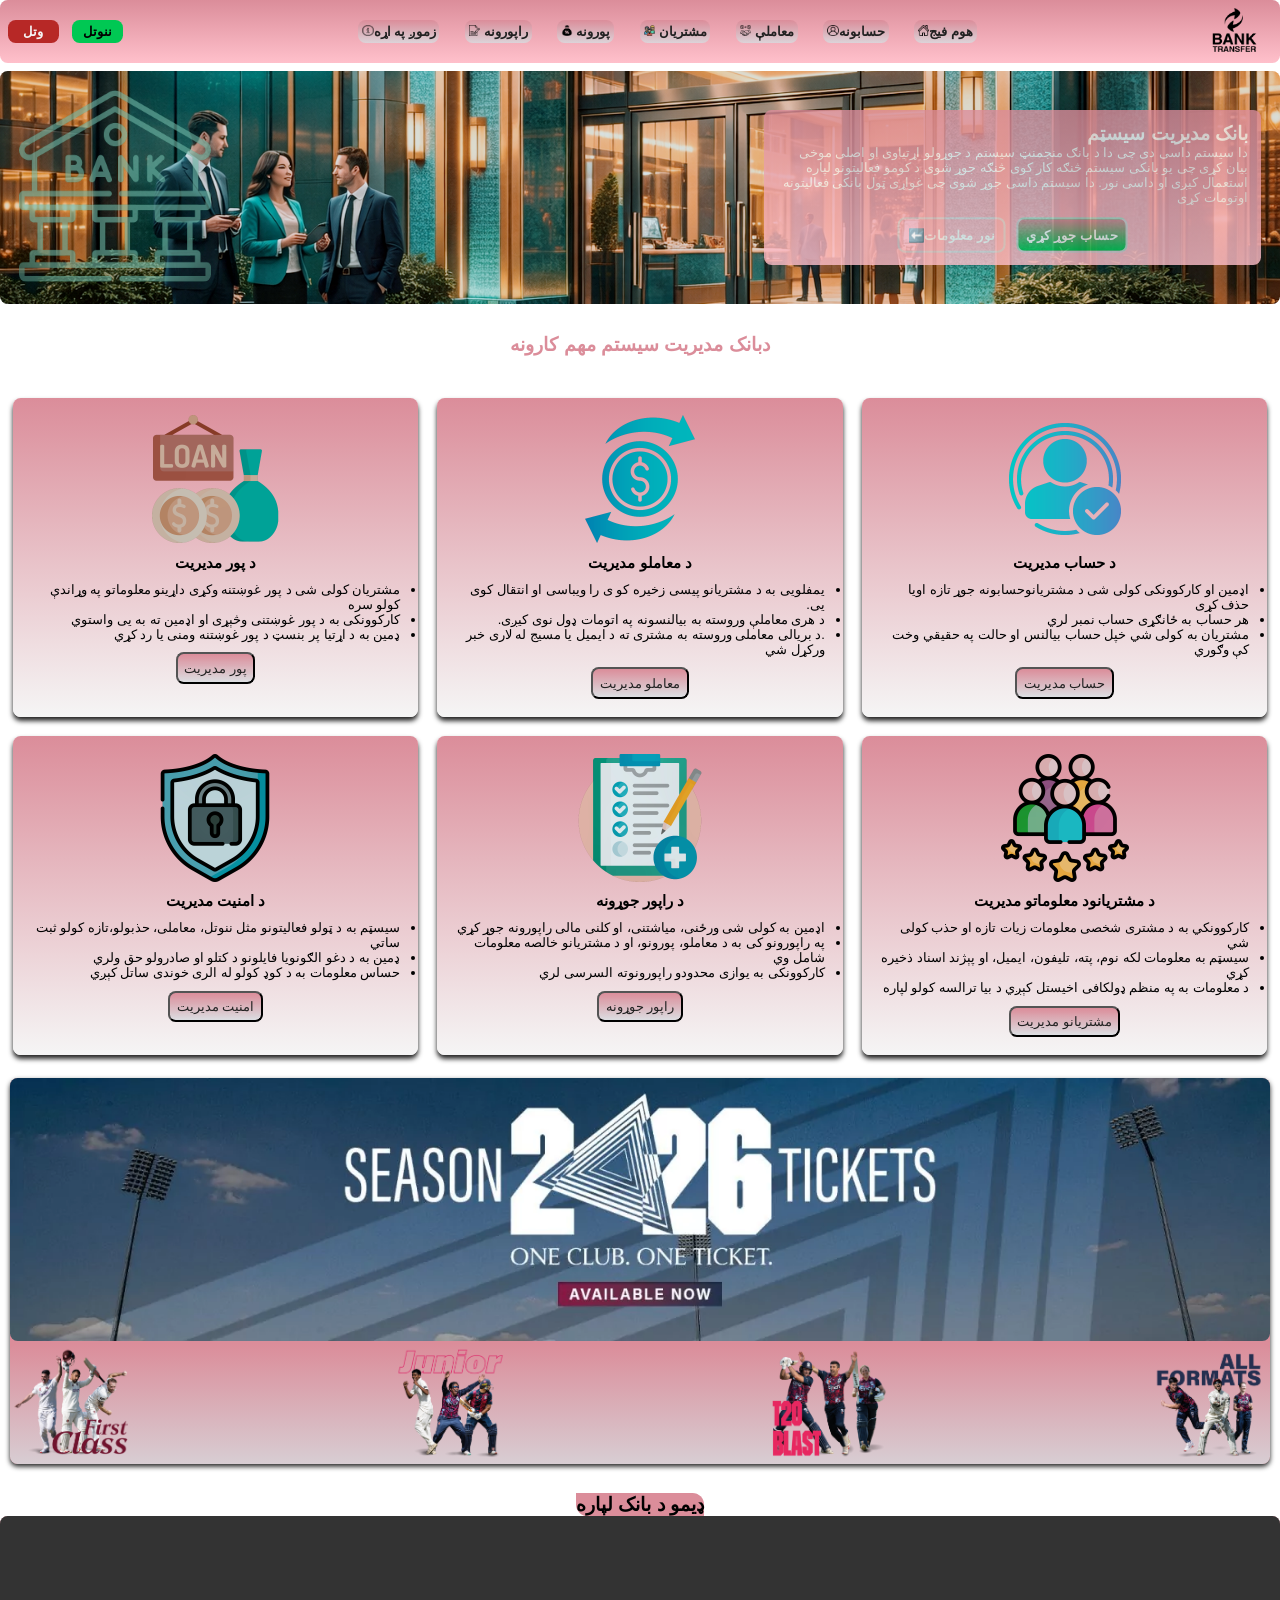
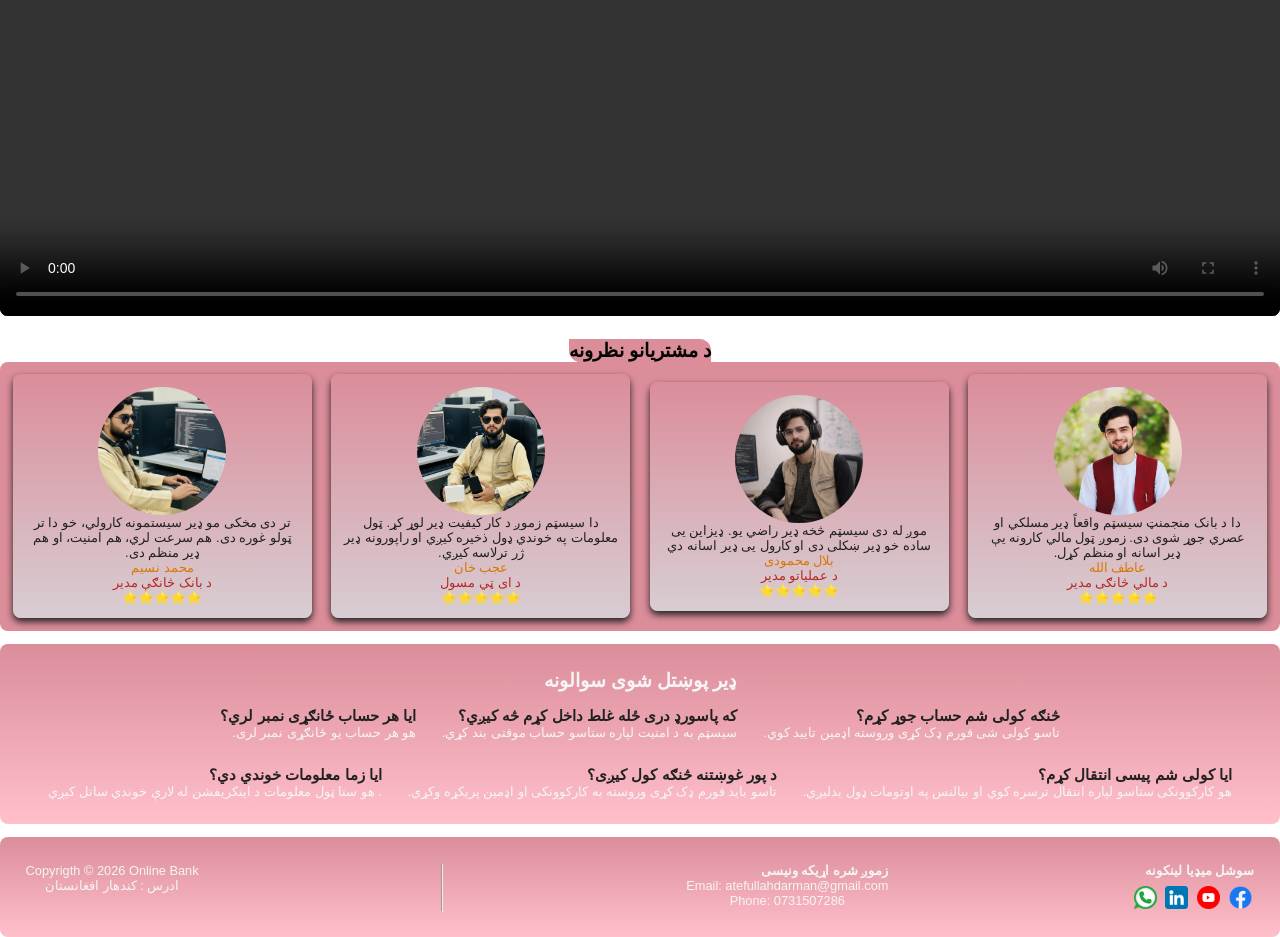
==== commit 71ccfeda: "add deacler section" ====
--- a/index.html
+++ b/index.html
@@ -129,6 +129,18 @@
         </ul>
         <button id="Features_Button">امنیت مدیریت</button>
     </article>
+</section>
+<!-- declear section -->
+ <section class="section_photo_img">
+<div class="img_div">
+<img src="./images/Website-Header--1536x320.jpg.webp" alt="photo" class="photo_headder">
+</div>
+<section class="declere">
+<img src="./images/1 crick.webp" alt="crickit photo" class="crick_photo">
+<img src="./images/2 crock.webp" alt="crickit photo" class="crick_photo">
+<img src="./images/3 crick.png" alt="crickit photo" class="crick_photo">
+<img src="./images/4 crick.webp" alt="crickit photo" class="crick_photo">
+</section>
 </section>
 <!-- video -->
  <div class="h2_div">
--- a/Css/style.css
+++ b/Css/style.css
@@ -239,6 +239,39 @@
     border-radius: var(--radius);
 }
 
+
+.photo_headder{
+    width: 100%;
+    height: auto;
+   border-radius: var(--radius);
+    
+    
+}
+.declere{
+    display: flex;
+    flex-wrap: wrap;
+    justify-content: space-between;
+    background:linear-gradient(var(--primary),var(--gray)) ;
+    padding: 0.2em;
+    margin-top: 0;
+    margin-bottom: 0;
+    border-radius: var(--radius);
+}
+.section_photo_img{
+    background: var(--primary);
+    border-radius: var(--radius);
+    margin: 0.8em;
+    box-shadow: 0em 0.2em 0.4em var(--dark);
+}
+.crick_photo{
+    width: 9em;
+    gap: 2em;
+    transition: var(--transition);
+
+}
+.crick_photo:hover{
+    transform: scale(0.9);
+}
 #Features_Button{
     background:linear-gradient(var(--primary),var(--gray));
     padding: 0.5em;
